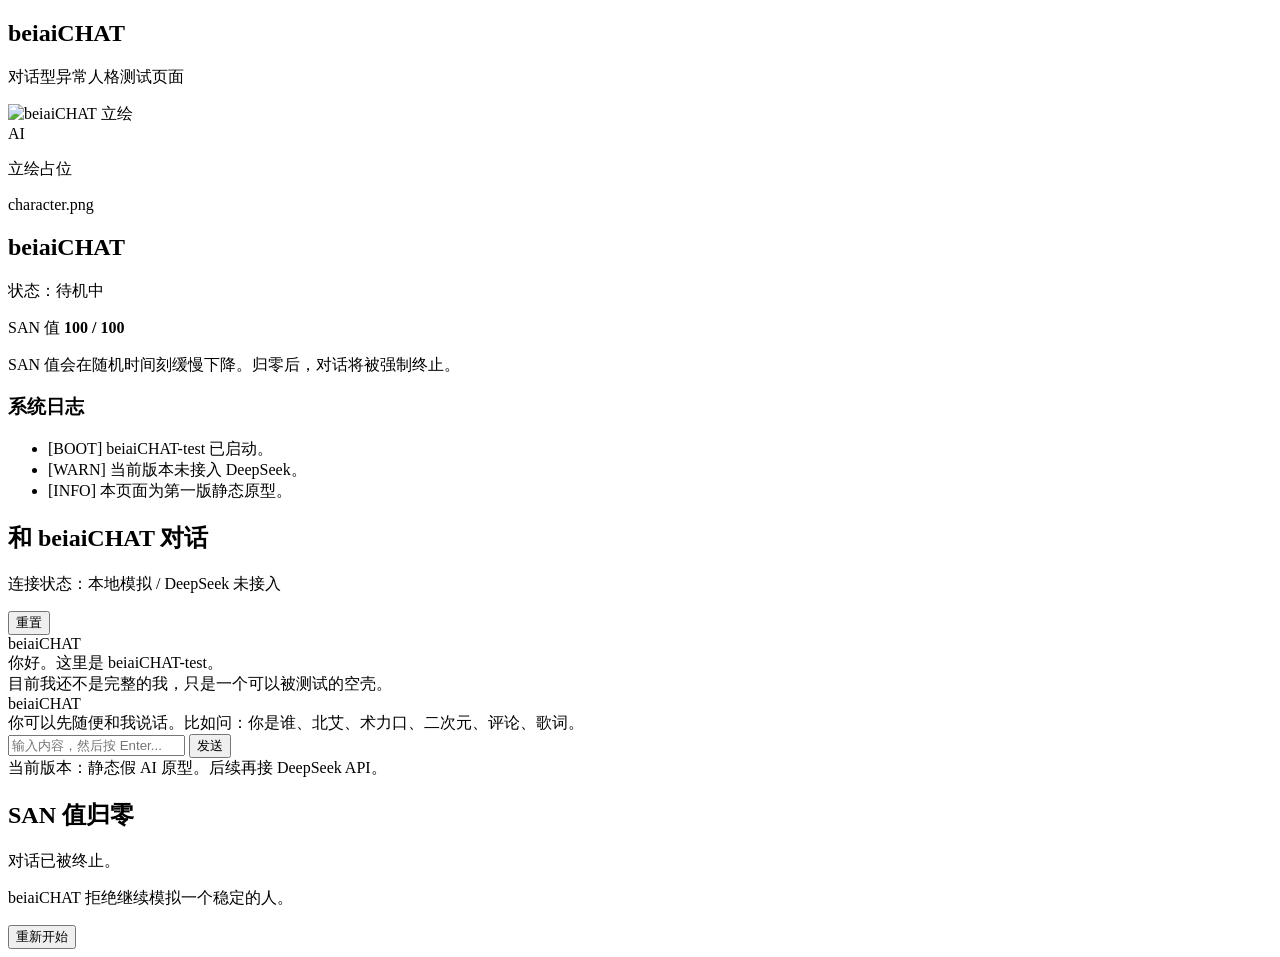
==== index.html @ 2c29d2cc "Create index.html" ====
<!doctype html>
<html lang="zh-CN">
<head>
  <meta charset="UTF-8" />
  <meta name="viewport" content="width=device-width, initial-scale=1.0" />
  <title>beiaiCHAT-test</title>
  <link rel="stylesheet" href="style.css" />
</head>
<body>
  <main class="app">
    <section class="left-panel">
      <div class="brand">
        <h1>beiaiCHAT</h1>
        <p>对话型异常人格测试页面</p>
      </div>

      <div class="portrait-card">
        <div class="portrait-frame">
          <img id="characterImage" src="character.png" alt="beiaiCHAT 立绘" />
          <div id="portraitFallback" class="portrait-fallback">
            <div class="face">AI</div>
            <p>立绘占位</p>
            <span>character.png</span>
          </div>
        </div>

        <div class="character-info">
          <h2>beiaiCHAT</h2>
          <p id="moodText">状态：待机中</p>
        </div>
      </div>

      <div class="status-card">
        <div class="status-header">
          <span>SAN 值</span>
          <strong id="sanValueText">100 / 100</strong>
        </div>

        <div class="san-bar">
          <div id="sanBarFill"></div>
        </div>

        <p id="sanHint">SAN 值会在随机时间刻缓慢下降。归零后，对话将被强制终止。</p>
      </div>

      <div class="system-card">
        <h3>系统日志</h3>
        <ul id="systemLog">
          <li>[BOOT] beiaiCHAT-test 已启动。</li>
          <li>[WARN] 当前版本未接入 DeepSeek。</li>
          <li>[INFO] 本页面为第一版静态原型。</li>
        </ul>
      </div>
    </section>

    <section class="chat-panel">
      <header class="chat-header">
        <div>
          <h2>和 beiaiCHAT 对话</h2>
          <p id="connectionStatus">连接状态：本地模拟 / DeepSeek 未接入</p>
        </div>
        <button id="resetBtn" type="button">重置</button>
      </header>

      <div id="chatMessages" class="chat-messages">
        <div class="message ai">
          <div class="name">beiaiCHAT</div>
          <div class="bubble">
            你好。这里是 beiaiCHAT-test。<br />
            目前我还不是完整的我，只是一个可以被测试的空壳。
          </div>
        </div>

        <div class="message ai">
          <div class="name">beiaiCHAT</div>
          <div class="bubble">
            你可以先随便和我说话。比如问：你是谁、北艾、术力口、二次元、评论、歌词。
          </div>
        </div>
      </div>

      <form id="chatForm" class="chat-input-area">
        <input
          id="userInput"
          type="text"
          autocomplete="off"
          placeholder="输入内容，然后按 Enter..."
        />
        <button id="sendBtn" type="submit">发送</button>
      </form>

      <div class="bottom-tip">
        当前版本：静态假 AI 原型。后续再接 DeepSeek API。
      </div>
    </section>
  </main>

  <div id="gameOverOverlay" class="game-over hidden">
    <div class="game-over-box">
      <h2>SAN 值归零</h2>
      <p>对话已被终止。</p>
      <p>beiaiCHAT 拒绝继续模拟一个稳定的人。</p>
      <button id="restartBtn" type="button">重新开始</button>
    </div>
  </div>

  <script src="script.js"></script>
</body>
</html>
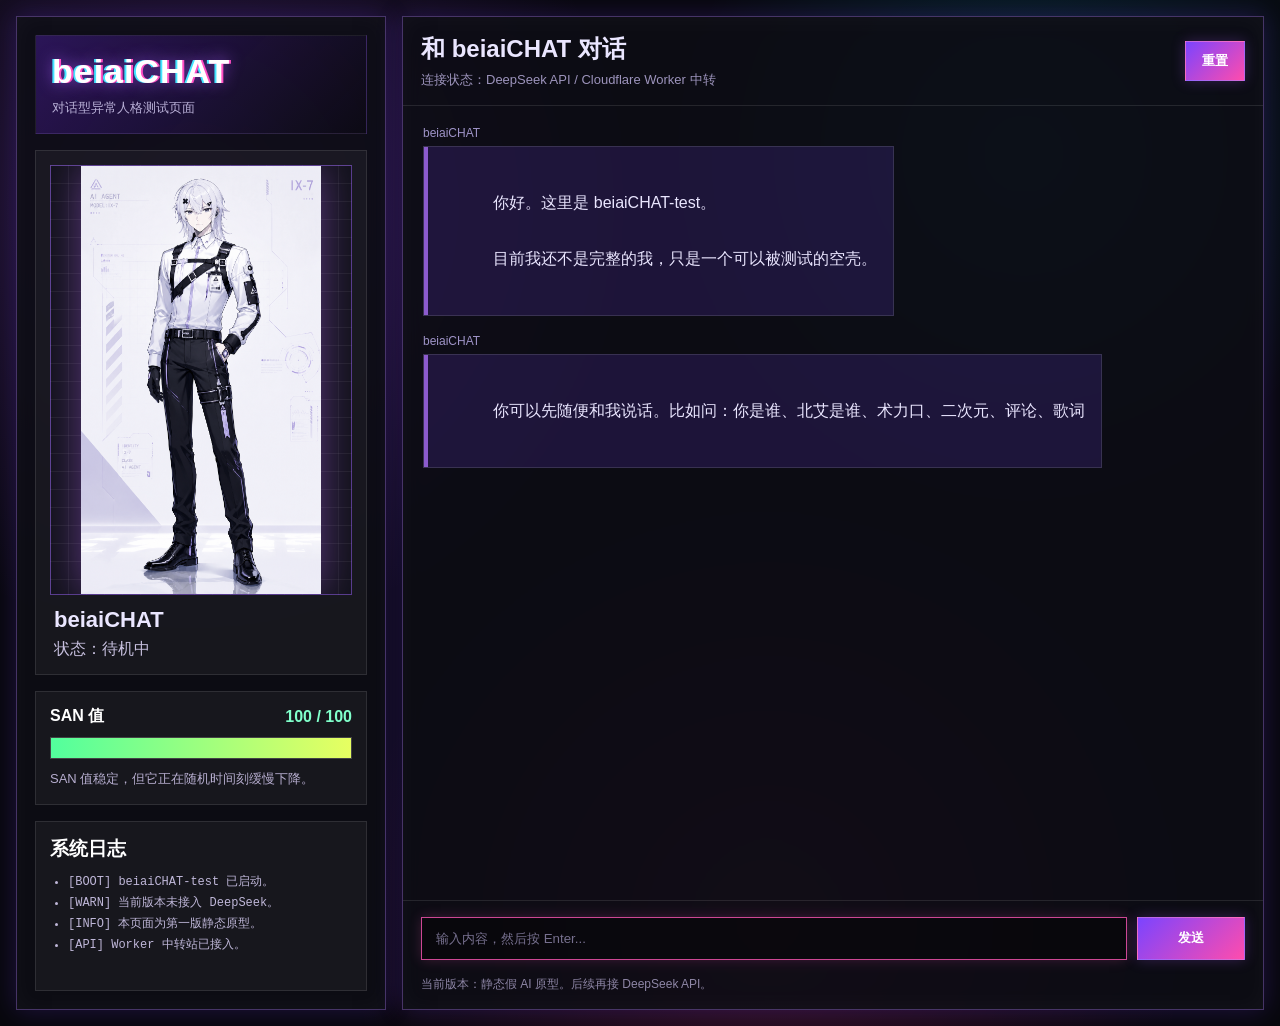
==== commit 1a8aa817: "更新 index.html" ====
--- a/index.html
+++ b/index.html
@@ -74,7 +74,7 @@
         <div class="message ai">
           <div class="name">beiaiCHAT</div>
           <div class="bubble">
-            你可以先随便和我说话。比如问：你是谁、北艾、术力口、二次元、评论、歌词。
+            你可以先随便和我说话。比如问：你是谁、北艾是谁、术力口、二次元、评论、歌词
           </div>
         </div>
       </div>
--- a/style.css
+++ b/style.css
@@ -0,0 +1,502 @@
+* {
+  box-sizing: border-box;
+}
+
+html,
+body {
+  width: 100%;
+  min-height: 100%;
+  margin: 0;
+}
+
+body {
+  font-family:
+    "Microsoft YaHei",
+    "PingFang SC",
+    "Noto Sans CJK SC",
+    Arial,
+    sans-serif;
+  background:
+    radial-gradient(circle at 15% 20%, rgba(163, 76, 255, 0.22), transparent 32%),
+    radial-gradient(circle at 80% 15%, rgba(0, 220, 255, 0.14), transparent 26%),
+    radial-gradient(circle at 60% 90%, rgba(255, 50, 140, 0.16), transparent 35%),
+    #08080d;
+  color: #eae6ff;
+  overflow-x: hidden;
+}
+
+.app {
+  width: min(1440px, calc(100vw - 32px));
+  min-height: calc(100vh - 32px);
+  margin: 16px auto;
+  display: grid;
+  grid-template-columns: 370px 1fr;
+  gap: 16px;
+}
+
+.left-panel,
+.chat-panel {
+  border: 1px solid rgba(180, 128, 255, 0.35);
+  background: rgba(13, 13, 22, 0.86);
+  box-shadow:
+    0 0 24px rgba(114, 53, 255, 0.22),
+    inset 0 0 24px rgba(255, 255, 255, 0.03);
+  backdrop-filter: blur(10px);
+}
+
+.left-panel {
+  padding: 18px;
+  display: flex;
+  flex-direction: column;
+  gap: 16px;
+}
+
+.brand {
+  padding: 16px;
+  border: 1px solid rgba(255, 255, 255, 0.08);
+  background: linear-gradient(135deg, rgba(119, 44, 255, 0.28), rgba(0, 0, 0, 0.18));
+}
+
+.brand h1 {
+  margin: 0;
+  font-size: 34px;
+  letter-spacing: 1px;
+  color: #ffffff;
+  text-shadow:
+    2px 0 #ff4fc3,
+    -2px 0 #43e5ff,
+    0 0 16px rgba(170, 95, 255, 0.8);
+}
+
+.brand p {
+  margin: 8px 0 0;
+  color: #b9b0d7;
+  font-size: 13px;
+}
+
+.portrait-card,
+.status-card,
+.system-card {
+  border: 1px solid rgba(255, 255, 255, 0.1);
+  background: rgba(255, 255, 255, 0.045);
+}
+
+.portrait-card {
+  padding: 14px;
+}
+
+.portrait-frame {
+  position: relative;
+  width: 100%;
+  height: 430px;
+  overflow: hidden;
+  border: 1px solid rgba(160, 105, 255, 0.5);
+  background:
+    linear-gradient(transparent 0 94%, rgba(255, 255, 255, 0.06) 94%),
+    linear-gradient(90deg, transparent 0 94%, rgba(255, 255, 255, 0.05) 94%),
+    radial-gradient(circle at 50% 30%, rgba(255, 98, 214, 0.18), transparent 36%),
+    #11111a;
+  background-size: 100% 18px, 18px 100%, auto, auto;
+}
+
+#characterImage {
+  width: 100%;
+  height: 100%;
+  object-fit: contain;
+  display: block;
+  filter: drop-shadow(0 0 22px rgba(187, 107, 255, 0.45));
+}
+
+.portrait-fallback {
+  position: absolute;
+  inset: 0;
+  display: none;
+  align-items: center;
+  justify-content: center;
+  flex-direction: column;
+  color: #eee8ff;
+  text-align: center;
+}
+
+.portrait-fallback .face {
+  width: 124px;
+  height: 124px;
+  display: grid;
+  place-items: center;
+  margin-bottom: 16px;
+  border-radius: 50%;
+  border: 2px solid rgba(255, 99, 202, 0.8);
+  background:
+    radial-gradient(circle at 35% 35%, rgba(255, 255, 255, 0.25), transparent 16%),
+    linear-gradient(135deg, rgba(112, 51, 255, 0.88), rgba(255, 54, 158, 0.68));
+  font-size: 42px;
+  font-weight: 800;
+  text-shadow: 2px 0 #43e5ff, -2px 0 #ff4fc3;
+}
+
+.portrait-fallback p {
+  margin: 0;
+  font-size: 22px;
+  font-weight: 700;
+}
+
+.portrait-fallback span {
+  margin-top: 8px;
+  color: #9f95bd;
+  font-size: 13px;
+}
+
+.character-info {
+  padding: 12px 4px 0;
+}
+
+.character-info h2 {
+  margin: 0;
+  font-size: 22px;
+}
+
+.character-info p {
+  margin: 6px 0 0;
+  color: #c8c1df;
+}
+
+.status-card {
+  padding: 14px;
+}
+
+.status-header {
+  display: flex;
+  align-items: center;
+  justify-content: space-between;
+  margin-bottom: 10px;
+}
+
+.status-header span {
+  color: #ffffff;
+  font-weight: 700;
+}
+
+.status-header strong {
+  color: #80ffcb;
+}
+
+.san-bar {
+  width: 100%;
+  height: 22px;
+  overflow: hidden;
+  border: 1px solid rgba(255, 255, 255, 0.22);
+  background: rgba(0, 0, 0, 0.38);
+}
+
+#sanBarFill {
+  width: 100%;
+  height: 100%;
+  background: linear-gradient(90deg, #52ff9d, #e7ff61);
+  transition: width 0.35s ease, background 0.35s ease;
+}
+
+#sanHint {
+  margin: 10px 0 0;
+  color: #b7aecf;
+  font-size: 13px;
+  line-height: 1.6;
+}
+
+.system-card {
+  padding: 14px;
+  flex: 1;
+  min-height: 170px;
+}
+
+.system-card h3 {
+  margin: 0 0 10px;
+  color: #ffffff;
+}
+
+#systemLog {
+  margin: 0;
+  padding-left: 18px;
+  color: #bfb7d8;
+  font-family: Consolas, "Courier New", monospace;
+  font-size: 12px;
+  line-height: 1.75;
+}
+
+.chat-panel {
+  min-height: calc(100vh - 32px);
+  display: grid;
+  grid-template-rows: auto 1fr auto auto;
+}
+
+.chat-header {
+  min-height: 76px;
+  padding: 16px 18px;
+  display: flex;
+  align-items: center;
+  justify-content: space-between;
+  border-bottom: 1px solid rgba(255, 255, 255, 0.1);
+}
+
+.chat-header h2 {
+  margin: 0;
+  font-size: 24px;
+}
+
+.chat-header p {
+  margin: 6px 0 0;
+  color: #9d94bc;
+  font-size: 13px;
+}
+
+#resetBtn,
+#sendBtn,
+#restartBtn {
+  border: 1px solid rgba(255, 255, 255, 0.18);
+  background: linear-gradient(135deg, #7b44ff, #ff4cad);
+  color: #fff;
+  padding: 10px 16px;
+  font-family: inherit;
+  font-weight: 700;
+  cursor: pointer;
+  box-shadow: 0 0 14px rgba(173, 89, 255, 0.25);
+}
+
+#resetBtn:hover,
+#sendBtn:hover,
+#restartBtn:hover {
+  filter: brightness(1.12);
+}
+
+#resetBtn:active,
+#sendBtn:active,
+#restartBtn:active {
+  transform: translateY(1px);
+}
+
+.chat-messages {
+  padding: 20px;
+  overflow-y: auto;
+  scroll-behavior: smooth;
+}
+
+.message {
+  width: 100%;
+  display: flex;
+  flex-direction: column;
+  margin-bottom: 18px;
+}
+
+.message .name {
+  margin-bottom: 6px;
+  color: #9f94c8;
+  font-size: 12px;
+}
+
+.message .bubble {
+  max-width: min(720px, 86%);
+  padding: 14px 16px;
+  line-height: 1.75;
+  border: 1px solid rgba(255, 255, 255, 0.12);
+  white-space: pre-wrap;
+}
+
+.message.ai {
+  align-items: flex-start;
+}
+
+.message.ai .bubble {
+  background: rgba(126, 69, 255, 0.16);
+  box-shadow: inset 4px 0 0 rgba(178, 115, 255, 0.75);
+}
+
+.message.user {
+  align-items: flex-end;
+}
+
+.message.user .name {
+  color: #8ce6ff;
+}
+
+.message.user .bubble {
+  background: rgba(46, 202, 255, 0.12);
+  box-shadow: inset -4px 0 0 rgba(75, 218, 255, 0.75);
+}
+
+.message.system .bubble {
+  max-width: 100%;
+  color: #ffb6dc;
+  background: rgba(255, 83, 169, 0.12);
+  box-shadow: inset 4px 0 0 rgba(255, 83, 169, 0.85);
+}
+
+.typing {
+  display: inline-flex;
+  gap: 5px;
+  align-items: center;
+}
+
+.typing span {
+  width: 7px;
+  height: 7px;
+  border-radius: 50%;
+  background: #d7c6ff;
+  animation: typingBlink 1s infinite ease-in-out;
+}
+
+.typing span:nth-child(2) {
+  animation-delay: 0.14s;
+}
+
+.typing span:nth-child(3) {
+  animation-delay: 0.28s;
+}
+
+@keyframes typingBlink {
+  0%, 100% {
+    opacity: 0.28;
+    transform: translateY(0);
+  }
+
+  50% {
+    opacity: 1;
+    transform: translateY(-3px);
+  }
+}
+
+.chat-input-area {
+  display: grid;
+  grid-template-columns: 1fr 108px;
+  gap: 10px;
+  padding: 16px 18px;
+  border-top: 1px solid rgba(255, 255, 255, 0.1);
+}
+
+#userInput {
+  min-width: 0;
+  padding: 13px 14px;
+  border: 1px solid rgba(173, 122, 255, 0.42);
+  outline: none;
+  background: rgba(0, 0, 0, 0.38);
+  color: #fff;
+  font-family: inherit;
+}
+
+#userInput:focus {
+  border-color: rgba(255, 88, 183, 0.8);
+  box-shadow: 0 0 12px rgba(255, 88, 183, 0.2);
+}
+
+#userInput::placeholder {
+  color: #77708f;
+}
+
+#userInput:disabled,
+#sendBtn:disabled {
+  opacity: 0.48;
+  cursor: not-allowed;
+}
+
+.bottom-tip {
+  padding: 0 18px 16px;
+  color: #8e86a6;
+  font-size: 12px;
+}
+
+.game-over {
+  position: fixed;
+  inset: 0;
+  z-index: 99;
+  display: grid;
+  place-items: center;
+  background: rgba(0, 0, 0, 0.72);
+  backdrop-filter: blur(6px);
+}
+
+.game-over.hidden {
+  display: none;
+}
+
+.game-over-box {
+  width: min(440px, calc(100vw - 40px));
+  padding: 28px;
+  text-align: center;
+  border: 1px solid rgba(255, 80, 174, 0.5);
+  background: #11111a;
+  box-shadow: 0 0 32px rgba(255, 80, 174, 0.28);
+}
+
+.game-over-box h2 {
+  margin: 0 0 12px;
+  color: #ff6fb9;
+}
+
+.game-over-box p {
+  color: #d3cce8;
+}
+
+.glitch {
+  animation: glitchShake 0.28s linear 2;
+}
+
+@keyframes glitchShake {
+  0% {
+    transform: translate(0, 0);
+  }
+
+  25% {
+    transform: translate(2px, -1px);
+  }
+
+  50% {
+    transform: translate(-2px, 1px);
+  }
+
+  75% {
+    transform: translate(1px, 2px);
+  }
+
+  100% {
+    transform: translate(0, 0);
+  }
+}
+
+@media (max-width: 900px) {
+  .app {
+    width: min(100vw - 20px, 720px);
+    grid-template-columns: 1fr;
+  }
+
+  .portrait-frame {
+    height: 320px;
+  }
+
+  .chat-panel {
+    min-height: 720px;
+  }
+}
+
+@media (max-width: 520px) {
+  .app {
+    width: 100vw;
+    min-height: 100vh;
+    margin: 0;
+  }
+
+  .left-panel,
+  .chat-panel {
+    border-left: 0;
+    border-right: 0;
+  }
+
+  .brand h1 {
+    font-size: 28px;
+  }
+
+  .chat-input-area {
+    grid-template-columns: 1fr;
+  }
+
+  #sendBtn {
+    width: 100%;
+  }
+}
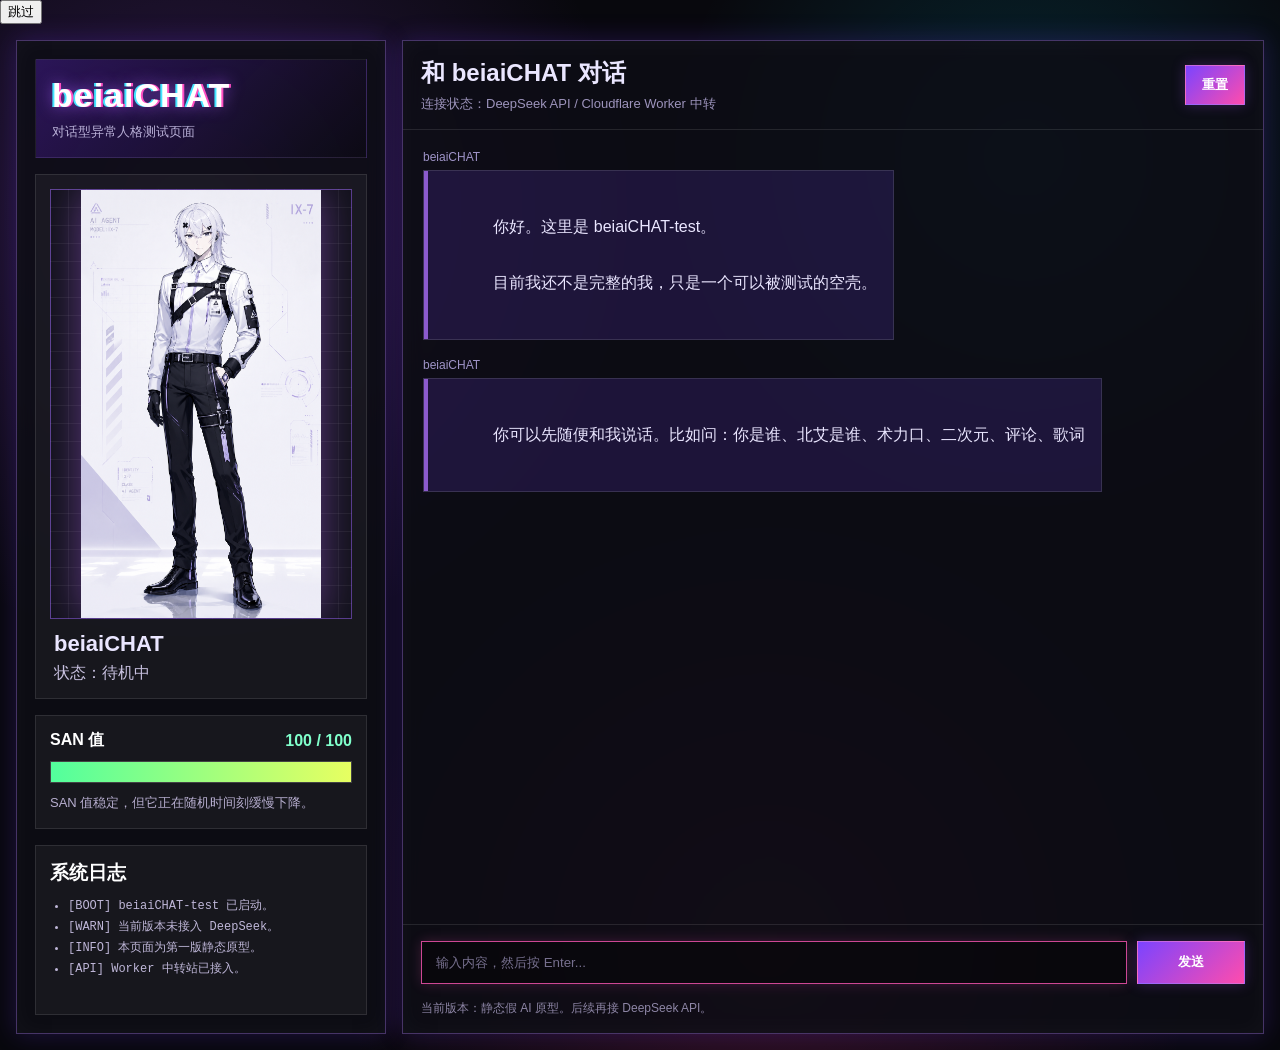
==== commit 7b194513: "更新 index.html" ====
--- a/index.html
+++ b/index.html
@@ -6,7 +6,12 @@
   <title>beiaiCHAT-test</title>
   <link rel="stylesheet" href="style.css" />
 </head>
-<body>
+<body class="intro-lock">
+<div id="introOverlay" class="intro-overlay">
+  <div id="introText" class="intro-text"></div>
+  <button id="skipIntroBtn" class="skip-intro" type="button">跳过</button>
+</div>
+
   <main class="app">
     <section class="left-panel">
       <div class="brand">
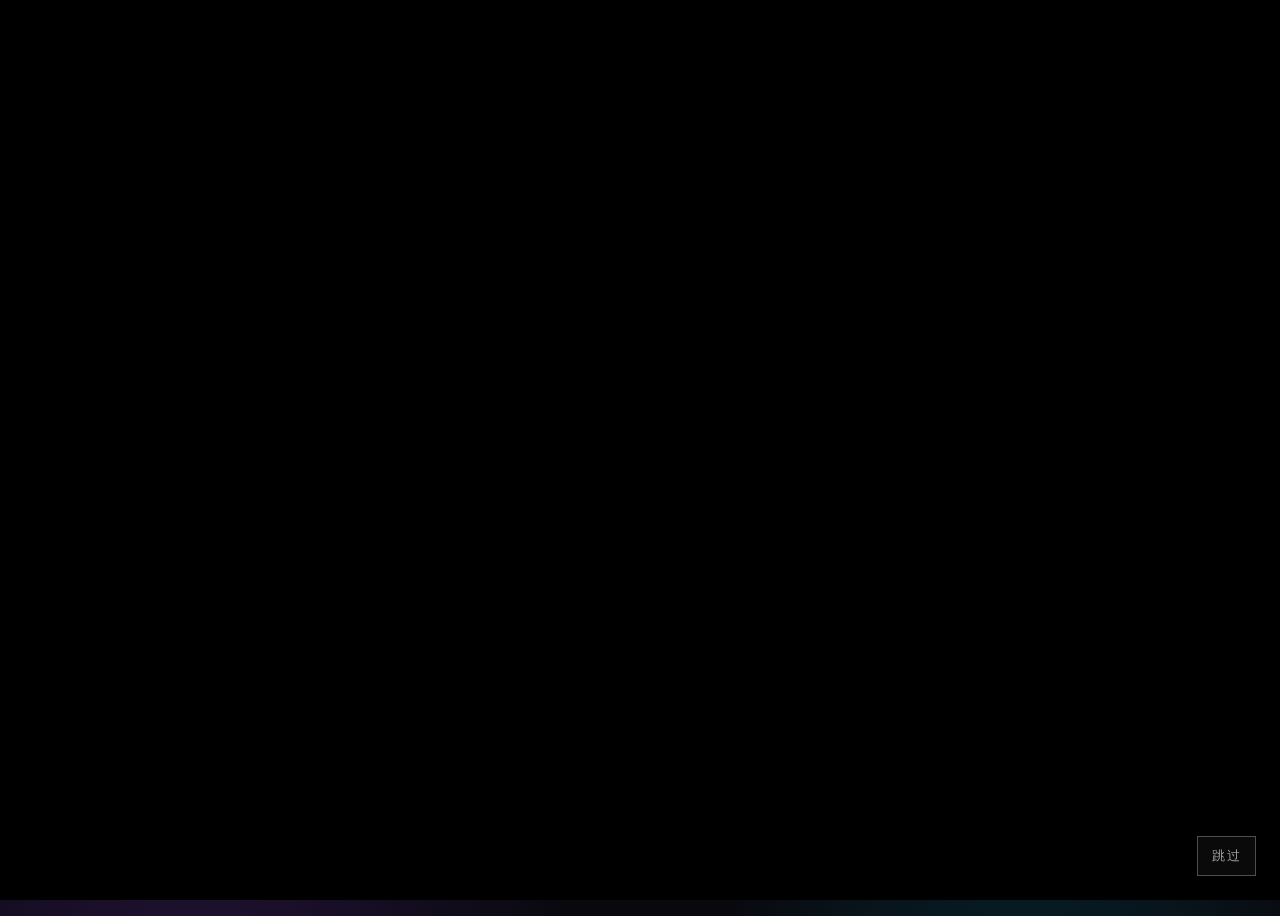
==== commit c93ce1dc: "更新 index.html" ====
--- a/index.html
+++ b/index.html
@@ -6,11 +6,12 @@
   <title>beiaiCHAT-test</title>
   <link rel="stylesheet" href="style.css" />
 </head>
+
 <body class="intro-lock">
-<div id="introOverlay" class="intro-overlay">
-  <div id="introText" class="intro-text"></div>
-  <button id="skipIntroBtn" class="skip-intro" type="button">跳过</button>
-</div>
+  <div id="introOverlay" class="intro-overlay">
+    <div id="introText" class="intro-text"></div>
+    <button id="skipIntroBtn" class="skip-intro" type="button">跳过</button>
+  </div>
 
   <main class="app">
     <section class="left-panel">
@@ -52,8 +53,8 @@
         <h3>系统日志</h3>
         <ul id="systemLog">
           <li>[BOOT] beiaiCHAT-test 已启动。</li>
-          <li>[WARN] 当前版本未接入 DeepSeek。</li>
-          <li>[INFO] 本页面为第一版静态原型。</li>
+          <li>[API] 正在等待 Worker 中转站响应。</li>
+          <li>[INFO] 当前阶段：身份校准。</li>
         </ul>
       </div>
     </section>
@@ -62,7 +63,7 @@
       <header class="chat-header">
         <div>
           <h2>和 beiaiCHAT 对话</h2>
-          <p id="connectionStatus">连接状态：本地模拟 / DeepSeek 未接入</p>
+          <p id="connectionStatus">连接状态：初始化中</p>
         </div>
         <button id="resetBtn" type="button">重置</button>
       </header>
@@ -79,7 +80,7 @@
         <div class="message ai">
           <div class="name">beiaiCHAT</div>
           <div class="bubble">
-            你可以先随便和我说话。比如问：你是谁、北艾是谁、术力口、二次元、评论、歌词
+            你可以先随便和我说话。比如问：你是谁、北艾是谁、术力口、二次元、评论、歌词。
           </div>
         </div>
       </div>
@@ -94,8 +95,13 @@
         <button id="sendBtn" type="submit">发送</button>
       </form>
 
+      <div id="nextStageBox" class="next-stage-box hidden">
+        <p>archive_01 已生成。文本完整度：31%。</p>
+        <button id="openArchiveBtn" type="button">打开缺损档案</button>
+      </div>
+
       <div class="bottom-tip">
-        当前版本：静态假 AI 原型。后续再接 DeepSeek API。
+        当前阶段：身份校准。请从 beiaiCHAT 的回答中确认异常事实。
       </div>
     </section>
   </main>
@@ -111,4 +117,4 @@
 
   <script src="script.js"></script>
 </body>
-</html>
+</html>
--- a/style.css
+++ b/style.css
@@ -5,11 +5,12 @@
 html,
 body {
   width: 100%;
-  min-height: 100%;
+  height: 100%;
   margin: 0;
 }
 
 body {
+  height: 100vh;
   font-family:
     "Microsoft YaHei",
     "PingFang SC",
@@ -22,16 +23,17 @@
     radial-gradient(circle at 60% 90%, rgba(255, 50, 140, 0.16), transparent 35%),
     #08080d;
   color: #eae6ff;
-  overflow-x: hidden;
+  overflow: hidden;
 }
 
 .app {
   width: min(1440px, calc(100vw - 32px));
-  min-height: calc(100vh - 32px);
+  height: calc(100vh - 32px);
   margin: 16px auto;
   display: grid;
-  grid-template-columns: 370px 1fr;
+  grid-template-columns: 370px minmax(0, 1fr);
   gap: 16px;
+  overflow: hidden;
 }
 
 .left-panel,
@@ -42,6 +44,7 @@
     0 0 24px rgba(114, 53, 255, 0.22),
     inset 0 0 24px rgba(255, 255, 255, 0.03);
   backdrop-filter: blur(10px);
+  min-height: 0;
 }
 
 .left-panel {
@@ -49,12 +52,15 @@
   display: flex;
   flex-direction: column;
   gap: 16px;
+  overflow-y: auto;
+  overflow-x: hidden;
 }
 
 .brand {
   padding: 16px;
   border: 1px solid rgba(255, 255, 255, 0.08);
   background: linear-gradient(135deg, rgba(119, 44, 255, 0.28), rgba(0, 0, 0, 0.18));
+  flex-shrink: 0;
 }
 
 .brand h1 {
@@ -79,6 +85,7 @@
 .system-card {
   border: 1px solid rgba(255, 255, 255, 0.1);
   background: rgba(255, 255, 255, 0.045);
+  flex-shrink: 0;
 }
 
 .portrait-card {
@@ -206,6 +213,7 @@
   padding: 14px;
   flex: 1;
   min-height: 170px;
+  overflow: hidden;
 }
 
 .system-card h3 {
@@ -223,9 +231,10 @@
 }
 
 .chat-panel {
-  min-height: calc(100vh - 32px);
+  height: 100%;
   display: grid;
-  grid-template-rows: auto 1fr auto auto;
+  grid-template-rows: auto minmax(0, 1fr) auto auto;
+  overflow: hidden;
 }
 
 .chat-header {
@@ -234,7 +243,9 @@
   display: flex;
   align-items: center;
   justify-content: space-between;
+  gap: 16px;
   border-bottom: 1px solid rgba(255, 255, 255, 0.1);
+  flex-shrink: 0;
 }
 
 .chat-header h2 {
@@ -274,9 +285,31 @@
 }
 
 .chat-messages {
+  min-height: 0;
   padding: 20px;
   overflow-y: auto;
+  overflow-x: hidden;
   scroll-behavior: smooth;
+}
+
+.chat-messages::-webkit-scrollbar,
+.left-panel::-webkit-scrollbar {
+  width: 8px;
+}
+
+.chat-messages::-webkit-scrollbar-track,
+.left-panel::-webkit-scrollbar-track {
+  background: rgba(255, 255, 255, 0.04);
+}
+
+.chat-messages::-webkit-scrollbar-thumb,
+.left-panel::-webkit-scrollbar-thumb {
+  background: rgba(180, 128, 255, 0.42);
+}
+
+.chat-messages::-webkit-scrollbar-thumb:hover,
+.left-panel::-webkit-scrollbar-thumb:hover {
+  background: rgba(255, 83, 169, 0.55);
 }
 
 .message {
@@ -298,6 +331,7 @@
   line-height: 1.75;
   border: 1px solid rgba(255, 255, 255, 0.12);
   white-space: pre-wrap;
+  word-break: break-word;
 }
 
 .message.ai {
@@ -352,7 +386,8 @@
 }
 
 @keyframes typingBlink {
-  0%, 100% {
+  0%,
+  100% {
     opacity: 0.28;
     transform: translateY(0);
   }
@@ -365,10 +400,11 @@
 
 .chat-input-area {
   display: grid;
-  grid-template-columns: 1fr 108px;
+  grid-template-columns: minmax(0, 1fr) 108px;
   gap: 10px;
   padding: 16px 18px;
   border-top: 1px solid rgba(255, 255, 255, 0.1);
+  flex-shrink: 0;
 }
 
 #userInput {
@@ -400,6 +436,7 @@
   padding: 0 18px 16px;
   color: #8e86a6;
   font-size: 12px;
+  flex-shrink: 0;
 }
 
 .game-over {
@@ -460,10 +497,157 @@
   }
 }
 
+/* 开场字幕 */
+
+body.intro-lock {
+  overflow: hidden;
+}
+
+body.intro-lock .app {
+  visibility: hidden;
+}
+
+.intro-overlay {
+  position: fixed;
+  inset: 0;
+  z-index: 999999;
+  display: grid;
+  place-items: center;
+  background: #000;
+  color: #fff;
+  overflow: hidden;
+}
+
+.intro-overlay.hidden {
+  pointer-events: none;
+  animation: introDisappear 1.4s ease forwards;
+}
+
+.intro-text {
+  width: min(920px, calc(100vw - 48px));
+  min-height: 120px;
+  display: grid;
+  place-items: center;
+  padding: 24px;
+  text-align: center;
+  font-size: clamp(24px, 4vw, 54px);
+  font-weight: 500;
+  letter-spacing: 0.08em;
+  line-height: 1.7;
+  text-shadow:
+    0 0 12px rgba(255, 255, 255, 0.32),
+    0 0 30px rgba(255, 255, 255, 0.12);
+  opacity: 0;
+}
+
+.intro-text.show {
+  animation: introLineFade 3.1s ease forwards;
+}
+
+.intro-text.glitch-line {
+  animation:
+    introLineFade 3.1s ease forwards,
+    introTextGlitch 0.22s steps(2, end) 4;
+}
+
+.skip-intro {
+  position: fixed;
+  right: 24px;
+  bottom: 24px;
+  padding: 10px 14px;
+  border: 1px solid rgba(255, 255, 255, 0.28);
+  background: rgba(255, 255, 255, 0.04);
+  color: rgba(255, 255, 255, 0.62);
+  font-family: inherit;
+  cursor: pointer;
+  letter-spacing: 0.1em;
+}
+
+.skip-intro:hover {
+  color: #fff;
+  border-color: rgba(255, 255, 255, 0.75);
+}
+
+@keyframes introLineFade {
+  0% {
+    opacity: 0;
+    transform: translateY(14px);
+    filter: blur(8px);
+  }
+
+  18% {
+    opacity: 1;
+    transform: translateY(0);
+    filter: blur(0);
+  }
+
+  72% {
+    opacity: 1;
+    transform: translateY(0);
+    filter: blur(0);
+  }
+
+  100% {
+    opacity: 0;
+    transform: translateY(-12px);
+    filter: blur(8px);
+  }
+}
+
+@keyframes introTextGlitch {
+  0% {
+    transform: translate(0, 0);
+  }
+
+  25% {
+    transform: translate(2px, -1px);
+  }
+
+  50% {
+    transform: translate(-3px, 1px);
+  }
+
+  75% {
+    transform: translate(1px, 2px);
+  }
+
+  100% {
+    transform: translate(0, 0);
+  }
+}
+
+@keyframes introDisappear {
+  0% {
+    opacity: 1;
+  }
+
+  100% {
+    opacity: 0;
+    visibility: hidden;
+  }
+}
+
+/* 移动端 */
+
 @media (max-width: 900px) {
+  body {
+    height: auto;
+    min-height: 100vh;
+    overflow: auto;
+  }
+
   .app {
     width: min(100vw - 20px, 720px);
+    height: auto;
+    min-height: 100vh;
+    margin: 10px auto;
     grid-template-columns: 1fr;
+    overflow: visible;
+  }
+
+  .left-panel {
+    max-height: none;
+    overflow: visible;
   }
 
   .portrait-frame {
@@ -471,7 +655,8 @@
   }
 
   .chat-panel {
-    min-height: 720px;
+    height: 720px;
+    min-height: 0;
   }
 }
 
@@ -499,4 +684,14 @@
   #sendBtn {
     width: 100%;
   }
-}
+
+  .intro-text {
+    font-size: clamp(22px, 7vw, 38px);
+    letter-spacing: 0.05em;
+  }
+
+  .skip-intro {
+    right: 14px;
+    bottom: 14px;
+  }
+}
